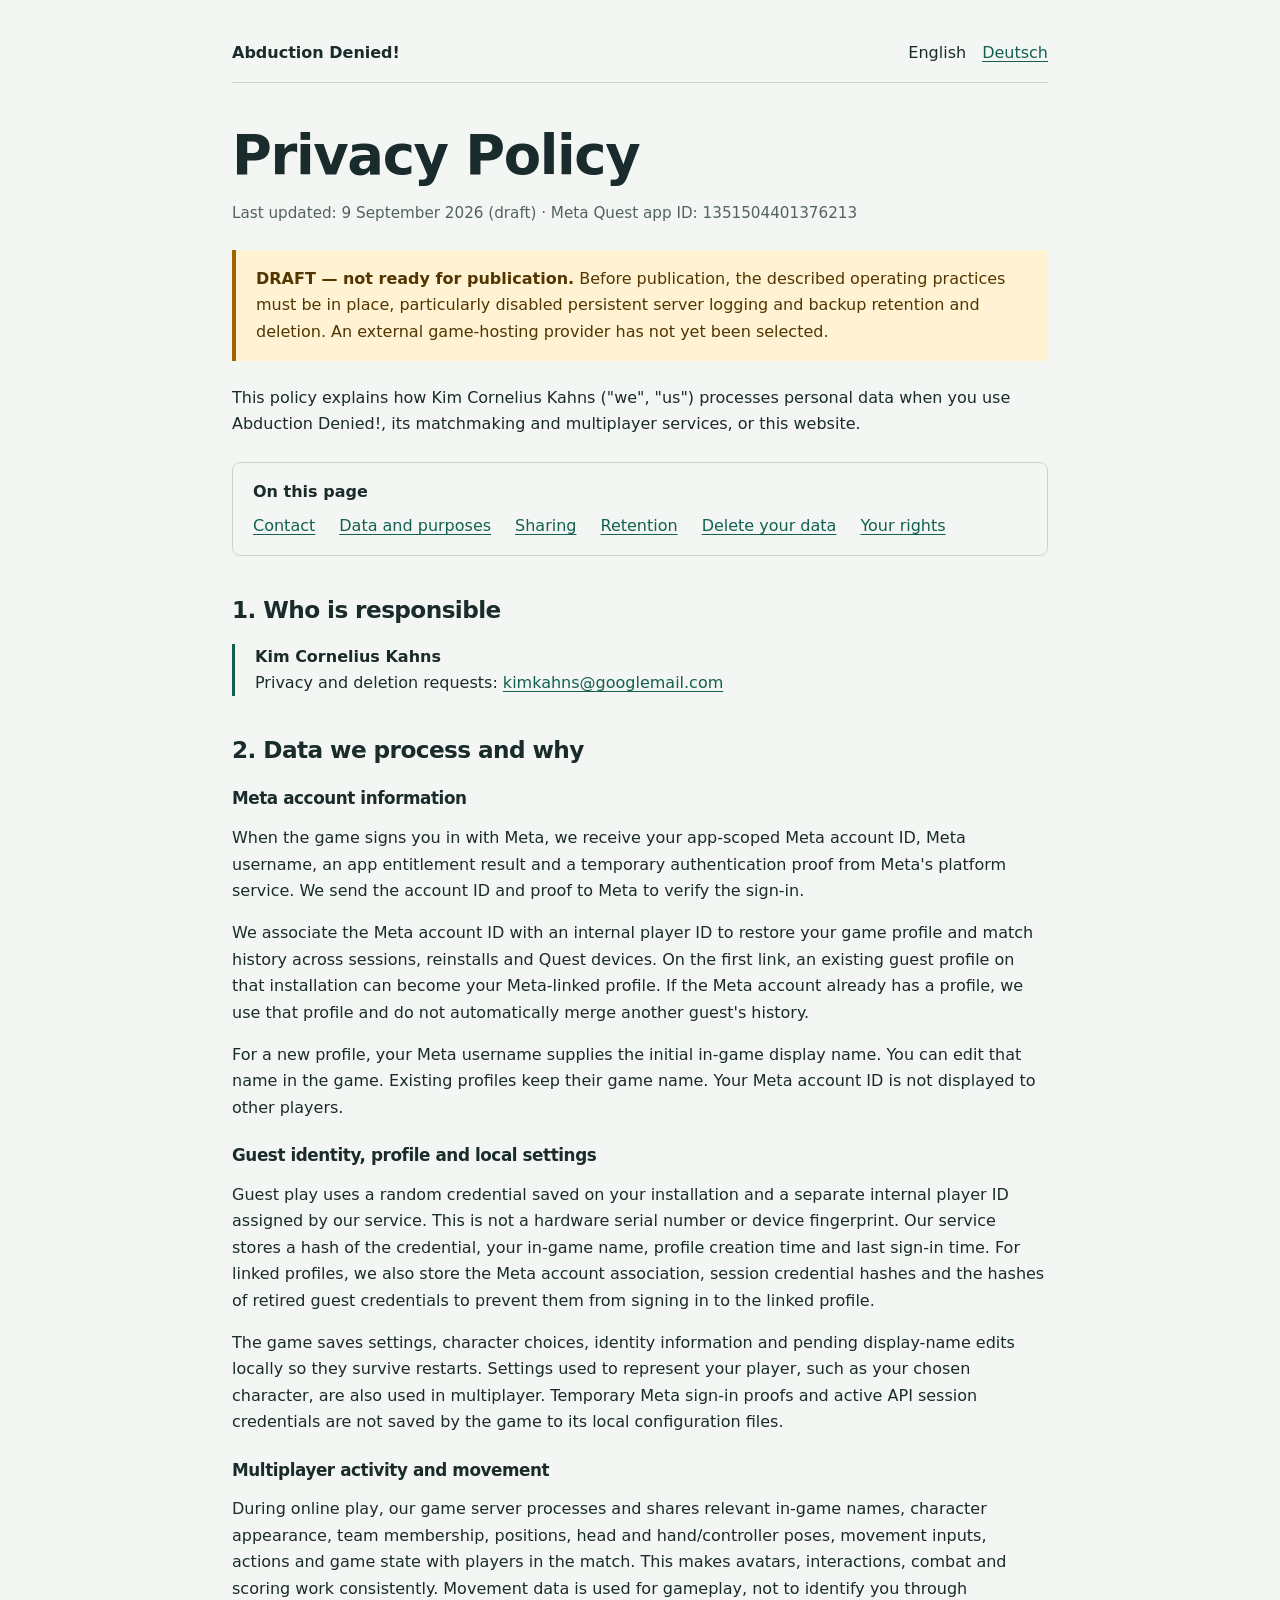
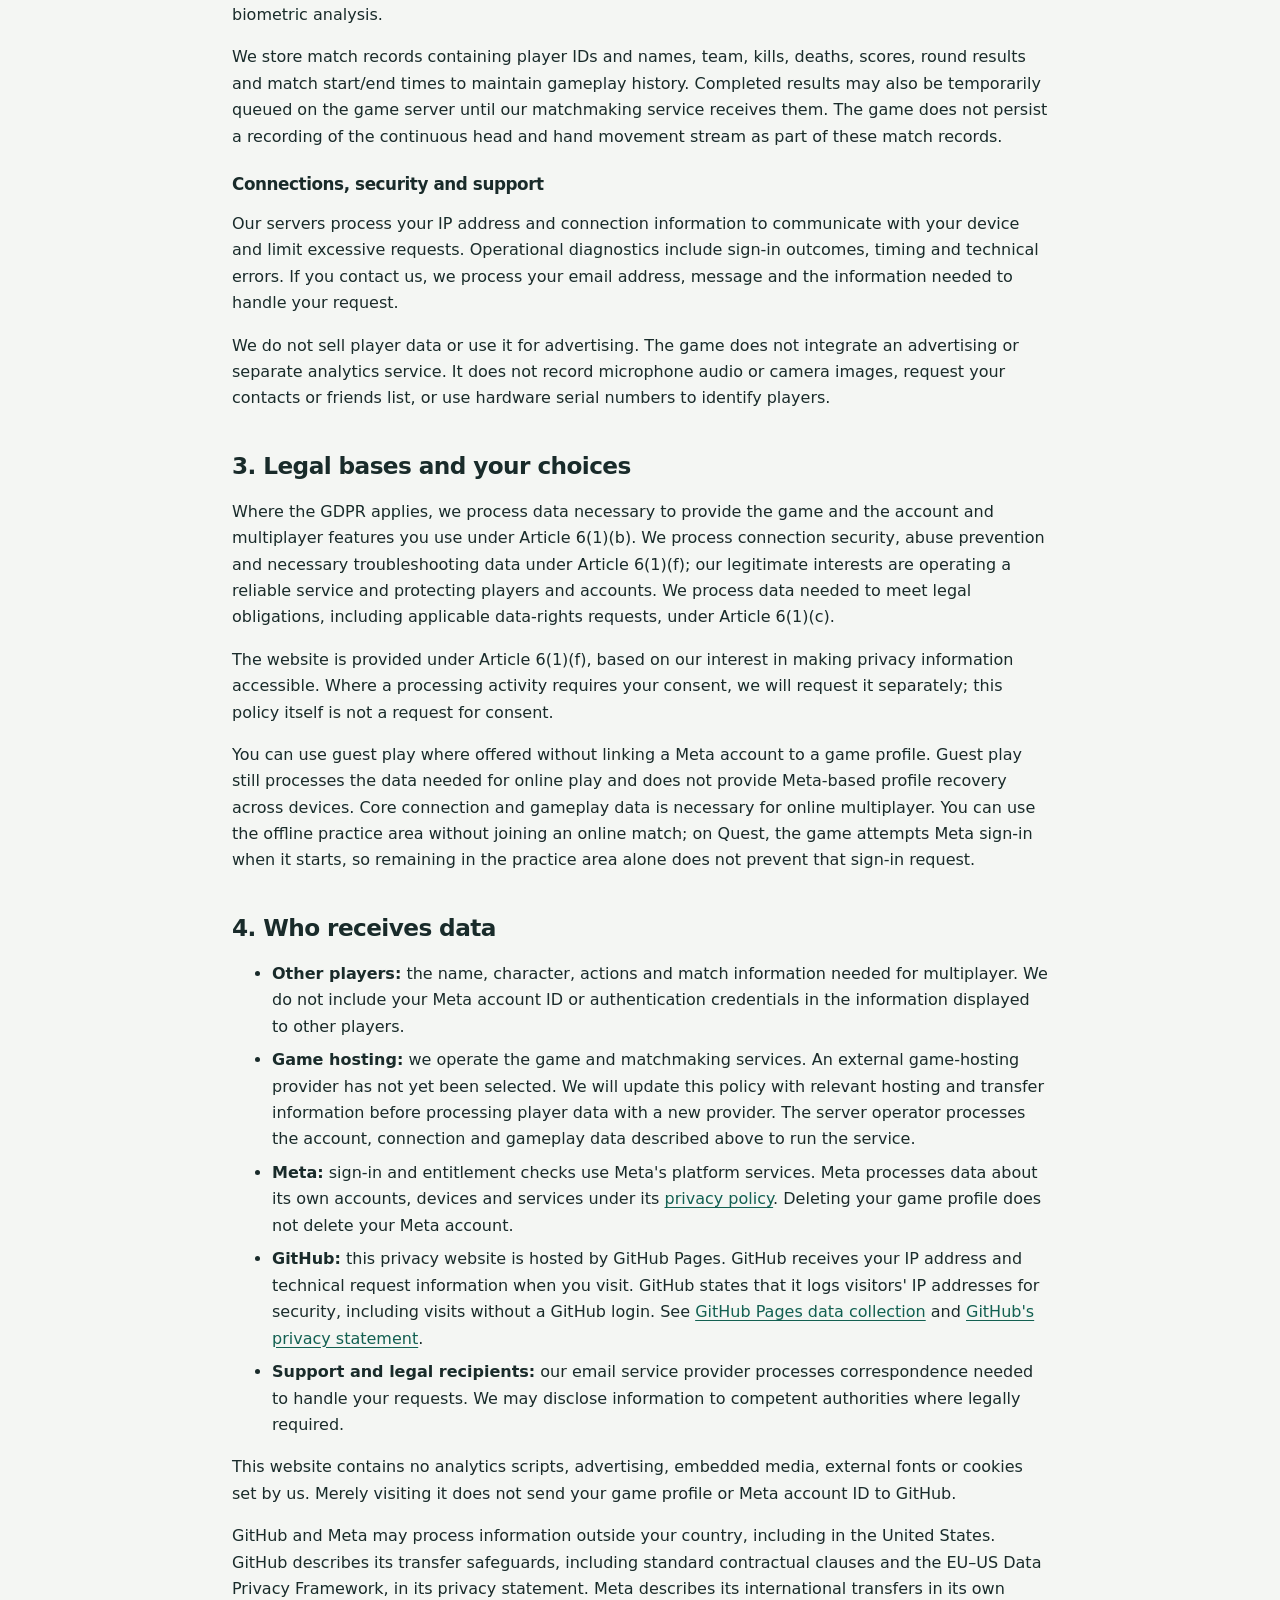
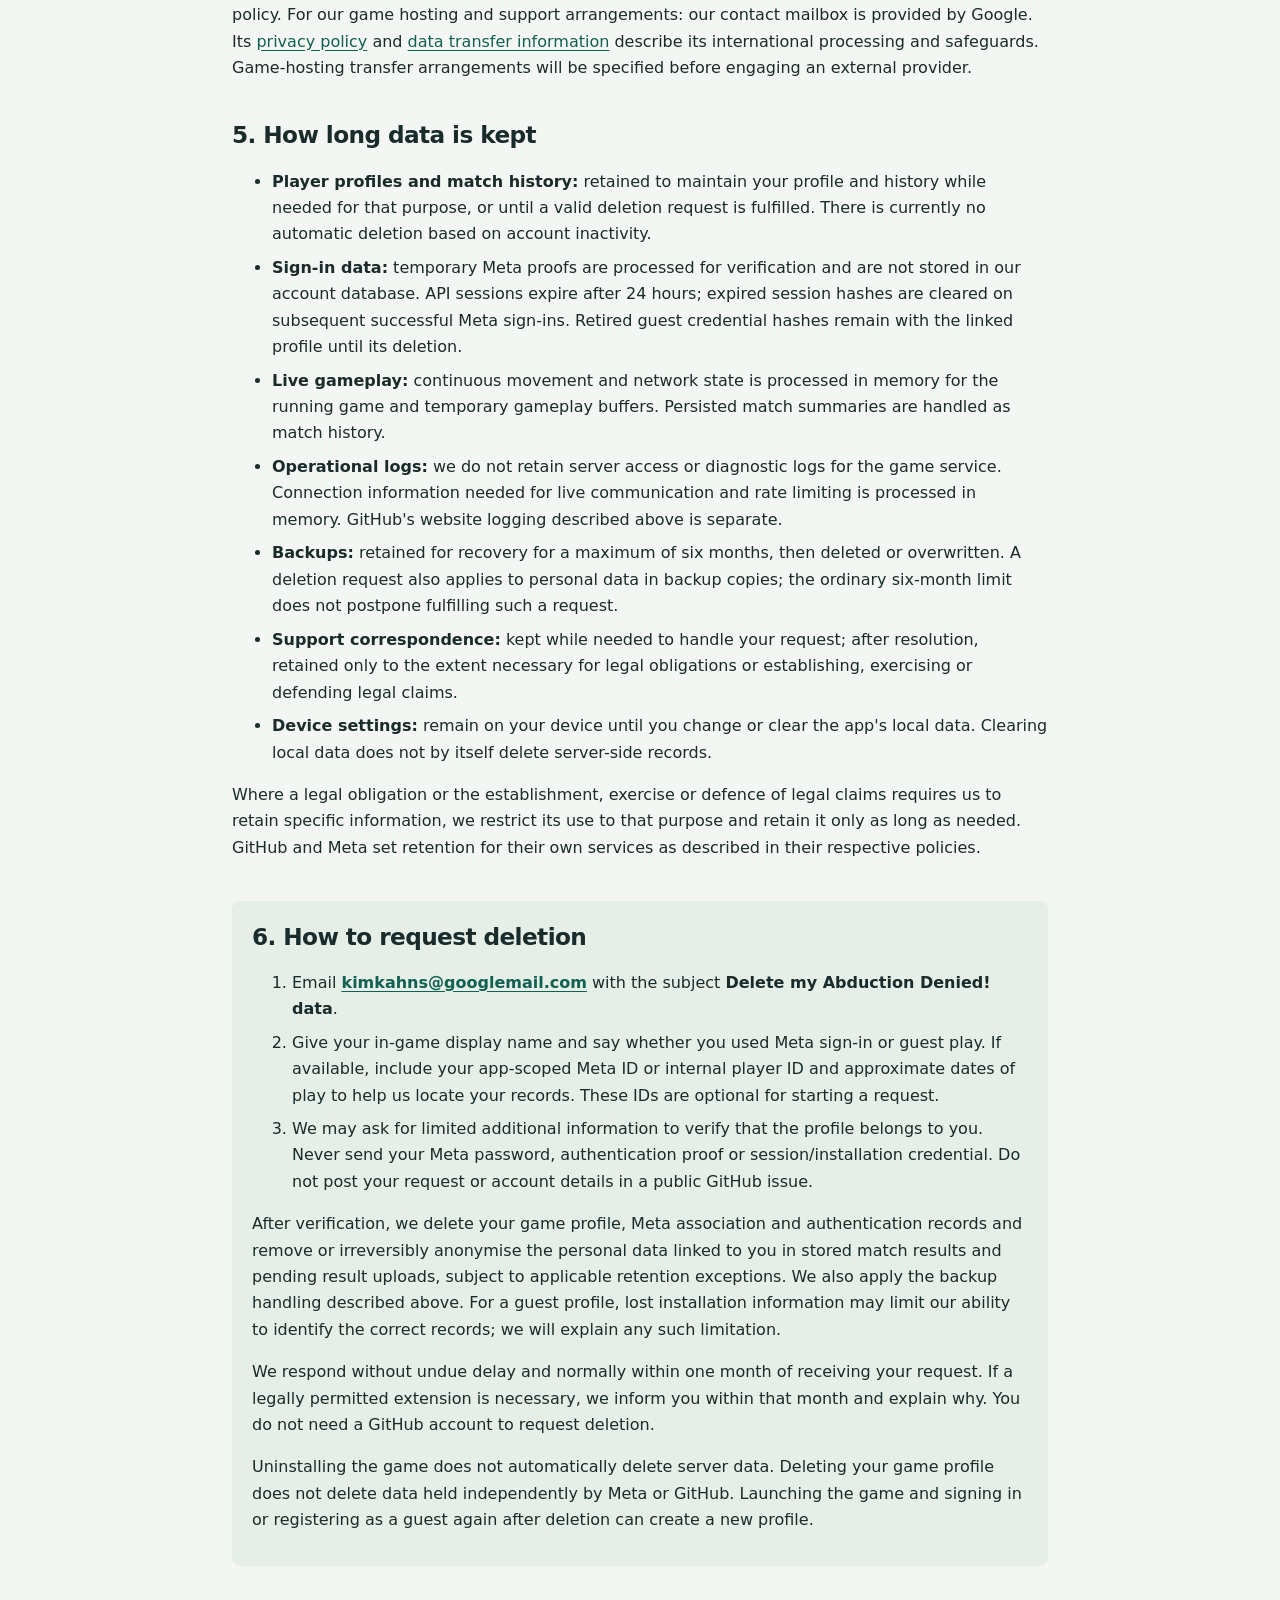
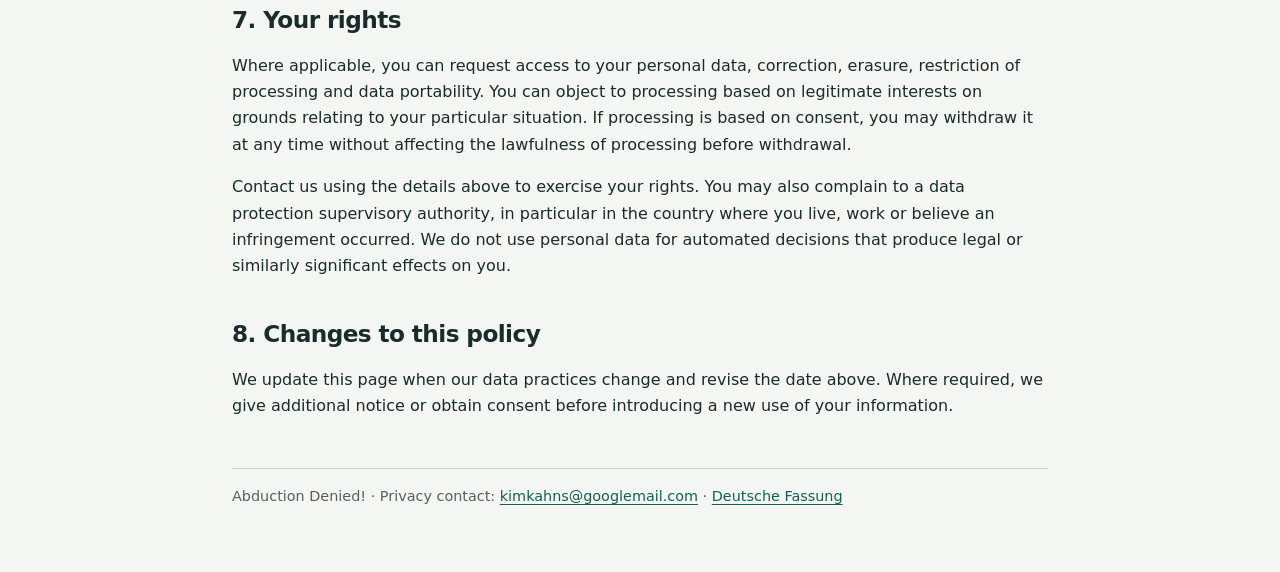
==== index.html @ bf653073 "Add bilingual Abduction Denied privacy policy drafts" ====
<!doctype html>
<html lang="en">
<head>
  <meta charset="utf-8">
  <meta name="viewport" content="width=device-width, initial-scale=1">
  <meta name="robots" content="noindex">
  <meta name="referrer" content="no-referrer">
  <title>Privacy Policy — Abduction Denied!</title>
  <meta name="description" content="How the game uses player information and how to request deletion of your data.">
  <link rel="stylesheet" href="privacy.css">
  <link rel="alternate" hreflang="de" href="de/">
</head>
<body>
<a class="skip" href="#main">Skip to content</a>
<div class="page">
  <header class="top">
    <span class="brand">Abduction Denied!</span>
    <nav class="language" aria-label="Language"><span aria-current="page">English</span><a href="de/" lang="de" hreflang="de">Deutsch</a></nav>
  </header>
  <main id="main">
    <h1>Privacy Policy</h1>
    <p class="meta">Last updated: 9 September 2026 (draft) · Meta Quest app ID: 1351504401376213</p>
    <aside class="draft"><strong>DRAFT — not ready for publication.</strong> Before publication, the described operating practices must be in place, particularly disabled persistent server logging and backup retention and deletion. An external game-hosting provider has not yet been selected.</aside>
    <p>This policy explains how Kim Cornelius Kahns ("we", "us") processes personal data when you use Abduction Denied!, its matchmaking and multiplayer services, or this website.</p>
    <nav class="contents" aria-label="On this page">
      <strong>On this page</strong>
      <ul><li><a href="#contact">Contact</a></li><li><a href="#data">Data and purposes</a></li><li><a href="#sharing">Sharing</a></li><li><a href="#retention">Retention</a></li><li><a href="#deletion">Delete your data</a></li><li><a href="#rights">Your rights</a></li></ul>
    </nav>

    <section id="contact">
      <h2>1. Who is responsible</h2>
      <address class="contact"><strong>Kim Cornelius Kahns</strong><br>Privacy and deletion requests: <a href="mailto:kimkahns@googlemail.com">kimkahns@googlemail.com</a></address>
    </section>

    <section id="data">
      <h2>2. Data we process and why</h2>
      <h3>Meta account information</h3>
      <p>When the game signs you in with Meta, we receive your app-scoped Meta account ID, Meta username, an app entitlement result and a temporary authentication proof from Meta's platform service. We send the account ID and proof to Meta to verify the sign-in.</p>
      <p>We associate the Meta account ID with an internal player ID to restore your game profile and match history across sessions, reinstalls and Quest devices. On the first link, an existing guest profile on that installation can become your Meta-linked profile. If the Meta account already has a profile, we use that profile and do not automatically merge another guest's history.</p>
      <p>For a new profile, your Meta username supplies the initial in-game display name. You can edit that name in the game. Existing profiles keep their game name. Your Meta account ID is not displayed to other players.</p>

      <h3>Guest identity, profile and local settings</h3>
      <p>Guest play uses a random credential saved on your installation and a separate internal player ID assigned by our service. This is not a hardware serial number or device fingerprint. Our service stores a hash of the credential, your in-game name, profile creation time and last sign-in time. For linked profiles, we also store the Meta account association, session credential hashes and the hashes of retired guest credentials to prevent them from signing in to the linked profile.</p>
      <p>The game saves settings, character choices, identity information and pending display-name edits locally so they survive restarts. Settings used to represent your player, such as your chosen character, are also used in multiplayer. Temporary Meta sign-in proofs and active API session credentials are not saved by the game to its local configuration files.</p>

      <h3>Multiplayer activity and movement</h3>
      <p>During online play, our game server processes and shares relevant in-game names, character appearance, team membership, positions, head and hand/controller poses, movement inputs, actions and game state with players in the match. This makes avatars, interactions, combat and scoring work consistently. Movement data is used for gameplay, not to identify you through biometric analysis.</p>
      <p>We store match records containing player IDs and names, team, kills, deaths, scores, round results and match start/end times to maintain gameplay history. Completed results may also be temporarily queued on the game server until our matchmaking service receives them. The game does not persist a recording of the continuous head and hand movement stream as part of these match records.</p>

      <h3>Connections, security and support</h3>
      <p>Our servers process your IP address and connection information to communicate with your device and limit excessive requests. Operational diagnostics include sign-in outcomes, timing and technical errors. If you contact us, we process your email address, message and the information needed to handle your request.</p>
      <p>We do not sell player data or use it for advertising. The game does not integrate an advertising or separate analytics service. It does not record microphone audio or camera images, request your contacts or friends list, or use hardware serial numbers to identify players.</p>
    </section>

    <section id="basis">
      <h2>3. Legal bases and your choices</h2>
      <p>Where the GDPR applies, we process data necessary to provide the game and the account and multiplayer features you use under Article 6(1)(b). We process connection security, abuse prevention and necessary troubleshooting data under Article 6(1)(f); our legitimate interests are operating a reliable service and protecting players and accounts. We process data needed to meet legal obligations, including applicable data-rights requests, under Article 6(1)(c).</p>
      <p>The website is provided under Article 6(1)(f), based on our interest in making privacy information accessible. Where a processing activity requires your consent, we will request it separately; this policy itself is not a request for consent.</p>
      <p>You can use guest play where offered without linking a Meta account to a game profile. Guest play still processes the data needed for online play and does not provide Meta-based profile recovery across devices. Core connection and gameplay data is necessary for online multiplayer. You can use the offline practice area without joining an online match; on Quest, the game attempts Meta sign-in when it starts, so remaining in the practice area alone does not prevent that sign-in request.</p>
    </section>

    <section id="sharing">
      <h2>4. Who receives data</h2>
      <ul>
        <li><strong>Other players:</strong> the name, character, actions and match information needed for multiplayer. We do not include your Meta account ID or authentication credentials in the information displayed to other players.</li>
        <li><strong>Game hosting:</strong> we operate the game and matchmaking services. An external game-hosting provider has not yet been selected. We will update this policy with relevant hosting and transfer information before processing player data with a new provider. The server operator processes the account, connection and gameplay data described above to run the service.</li>
        <li><strong>Meta:</strong> sign-in and entitlement checks use Meta's platform services. Meta processes data about its own accounts, devices and services under its <a href="https://www.meta.com/legal/privacy-policy/">privacy policy</a>. Deleting your game profile does not delete your Meta account.</li>
        <li><strong>GitHub:</strong> this privacy website is hosted by GitHub Pages. GitHub receives your IP address and technical request information when you visit. GitHub states that it logs visitors' IP addresses for security, including visits without a GitHub login. See <a href="https://docs.github.com/en/pages/getting-started-with-github-pages/what-is-github-pages#data-collection">GitHub Pages data collection</a> and <a href="https://docs.github.com/en/site-policy/privacy-policies/github-general-privacy-statement">GitHub's privacy statement</a>.</li>
        <li><strong>Support and legal recipients:</strong> our email service provider processes correspondence needed to handle your requests. We may disclose information to competent authorities where legally required.</li>
      </ul>
      <p>This website contains no analytics scripts, advertising, embedded media, external fonts or cookies set by us. Merely visiting it does not send your game profile or Meta account ID to GitHub.</p>
      <p>GitHub and Meta may process information outside your country, including in the United States. GitHub describes its transfer safeguards, including standard contractual clauses and the EU–US Data Privacy Framework, in its privacy statement. Meta describes its international transfers in its own policy. For our game hosting and support arrangements: our contact mailbox is provided by Google. Its <a href="https://policies.google.com/privacy">privacy policy</a> and <a href="https://policies.google.com/privacy/frameworks">data transfer information</a> describe its international processing and safeguards. Game-hosting transfer arrangements will be specified before engaging an external provider.</p>
    </section>

    <section id="retention">
      <h2>5. How long data is kept</h2>
      <ul>
        <li><strong>Player profiles and match history:</strong> retained to maintain your profile and history while needed for that purpose, or until a valid deletion request is fulfilled. There is currently no automatic deletion based on account inactivity.</li>
        <li><strong>Sign-in data:</strong> temporary Meta proofs are processed for verification and are not stored in our account database. API sessions expire after 24 hours; expired session hashes are cleared on subsequent successful Meta sign-ins. Retired guest credential hashes remain with the linked profile until its deletion.</li>
        <li><strong>Live gameplay:</strong> continuous movement and network state is processed in memory for the running game and temporary gameplay buffers. Persisted match summaries are handled as match history.</li>
        <li><strong>Operational logs:</strong> we do not retain server access or diagnostic logs for the game service. Connection information needed for live communication and rate limiting is processed in memory. GitHub's website logging described above is separate.</li>
        <li><strong>Backups:</strong> retained for recovery for a maximum of six months, then deleted or overwritten. A deletion request also applies to personal data in backup copies; the ordinary six-month limit does not postpone fulfilling such a request.</li>
        <li><strong>Support correspondence:</strong> kept while needed to handle your request; after resolution, retained only to the extent necessary for legal obligations or establishing, exercising or defending legal claims.</li>
        <li><strong>Device settings:</strong> remain on your device until you change or clear the app's local data. Clearing local data does not by itself delete server-side records.</li>
      </ul>
      <p>Where a legal obligation or the establishment, exercise or defence of legal claims requires us to retain specific information, we restrict its use to that purpose and retain it only as long as needed. GitHub and Meta set retention for their own services as described in their respective policies.</p>
    </section>

    <section class="deletion" id="deletion">
      <h2>6. How to request deletion</h2>
      <ol>
        <li>Email <strong><a href="mailto:kimkahns@googlemail.com">kimkahns@googlemail.com</a></strong> with the subject <strong>Delete my Abduction Denied! data</strong>.</li>
        <li>Give your in-game display name and say whether you used Meta sign-in or guest play. If available, include your app-scoped Meta ID or internal player ID and approximate dates of play to help us locate your records. These IDs are optional for starting a request.</li>
        <li>We may ask for limited additional information to verify that the profile belongs to you. Never send your Meta password, authentication proof or session/installation credential. Do not post your request or account details in a public GitHub issue.</li>
      </ol>
      <p>After verification, we delete your game profile, Meta association and authentication records and remove or irreversibly anonymise the personal data linked to you in stored match results and pending result uploads, subject to applicable retention exceptions. We also apply the backup handling described above. For a guest profile, lost installation information may limit our ability to identify the correct records; we will explain any such limitation.</p>
      <p>We respond without undue delay and normally within one month of receiving your request. If a legally permitted extension is necessary, we inform you within that month and explain why. You do not need a GitHub account to request deletion.</p>
      <p>Uninstalling the game does not automatically delete server data. Deleting your game profile does not delete data held independently by Meta or GitHub. Launching the game and signing in or registering as a guest again after deletion can create a new profile.</p>
    </section>

    <section id="rights">
      <h2>7. Your rights</h2>
      <p>Where applicable, you can request access to your personal data, correction, erasure, restriction of processing and data portability. You can object to processing based on legitimate interests on grounds relating to your particular situation. If processing is based on consent, you may withdraw it at any time without affecting the lawfulness of processing before withdrawal.</p>
      <p>Contact us using the details above to exercise your rights. You may also complain to a data protection supervisory authority, in particular in the country where you live, work or believe an infringement occurred. We do not use personal data for automated decisions that produce legal or similarly significant effects on you.</p>
    </section>

    <section id="changes">
      <h2>8. Changes to this policy</h2>
      <p>We update this page when our data practices change and revise the date above. Where required, we give additional notice or obtain consent before introducing a new use of your information.</p>
    </section>
  </main>
  <footer>Abduction Denied! · Privacy contact: <a href="mailto:kimkahns@googlemail.com">kimkahns@googlemail.com</a> · <a href="de/" lang="de">Deutsche Fassung</a></footer>
</div>
</body>
</html>
---- privacy.css ----
:root {
  color-scheme: light;
  font-family: system-ui, -apple-system, BlinkMacSystemFont, "Segoe UI", sans-serif;
  color: #192b2a;
  background: #f4f6f3;
  line-height: 1.65;
}
* { box-sizing: border-box; }
body { margin: 0; }
a { color: #126051; text-underline-offset: .18em; overflow-wrap: anywhere; }
a:hover { text-decoration-thickness: .15em; }
a:focus-visible { outline: 3px solid #126051; outline-offset: 4px; }
.skip { position: absolute; left: 1rem; top: -10rem; }
.skip:focus { top: 1rem; background: white; padding: .5rem 1rem; }
.page { max-width: 880px; margin: 0 auto; padding: 2.5rem 2rem 4rem; }
.top { display: flex; justify-content: space-between; flex-wrap: wrap; gap: 1rem; border-bottom: 1px solid #cbd5ce; padding-bottom: 1rem; }
.brand { font-weight: 650; }
.language { display: flex; gap: 1rem; }
h1, h2, h3 { line-height: 1.2; letter-spacing: -.025em; }
h1 { font-size: clamp(2.1rem, 6vw, 3.4rem); margin: 2.5rem 0 .75rem; }
h2 { margin-top: 2.5rem; font-size: 1.45rem; }
h3 { margin-top: 1.5rem; font-size: 1.05rem; }
p, ul, ol { margin: .75rem 0 1rem; }
li + li { margin-top: .45rem; }
.meta { color: #52635e; font-size: .95rem; }
.draft { background: #fff3d3; border-left: 4px solid #9f6500; padding: 1rem 1.25rem; margin: 1.5rem 0; color: #523500; }
.contents { padding: 1rem 1.25rem; border: 1px solid #cbd5ce; border-radius: .5rem; margin: 1.5rem 0 2rem; }
.contents ul { display: flex; flex-wrap: wrap; gap: .5rem 1.5rem; list-style: none; padding: 0; margin: .5rem 0 0; }
.contents li { margin: 0; }
.contact { border-left: 3px solid #126051; padding-left: 1.25rem; overflow-wrap: anywhere; }
address { font-style: normal; }
.deletion { background: #e5eee7; border-radius: .5rem; padding: .1rem 1.25rem 1rem; margin-top: 2.5rem; }
.deletion h2 { margin-top: 1.25rem; }
footer { border-top: 1px solid #cbd5ce; margin-top: 3rem; padding-top: 1rem; font-size: .9rem; color: #52635e; }
@media (max-width: 540px) {
  .page { padding: 1.5rem 1.15rem 3rem; }
  h1 { margin-top: 2rem; }
  ul, ol { padding-left: 1.35rem; }
}
@media print {
  :root { background: white; color: black; font-size: 10pt; }
  .page { max-width: none; padding: 0; }
  .contents, .skip, .language { display: none; }
  h2, h3 { break-after: avoid; }
  a { color: inherit; }
}
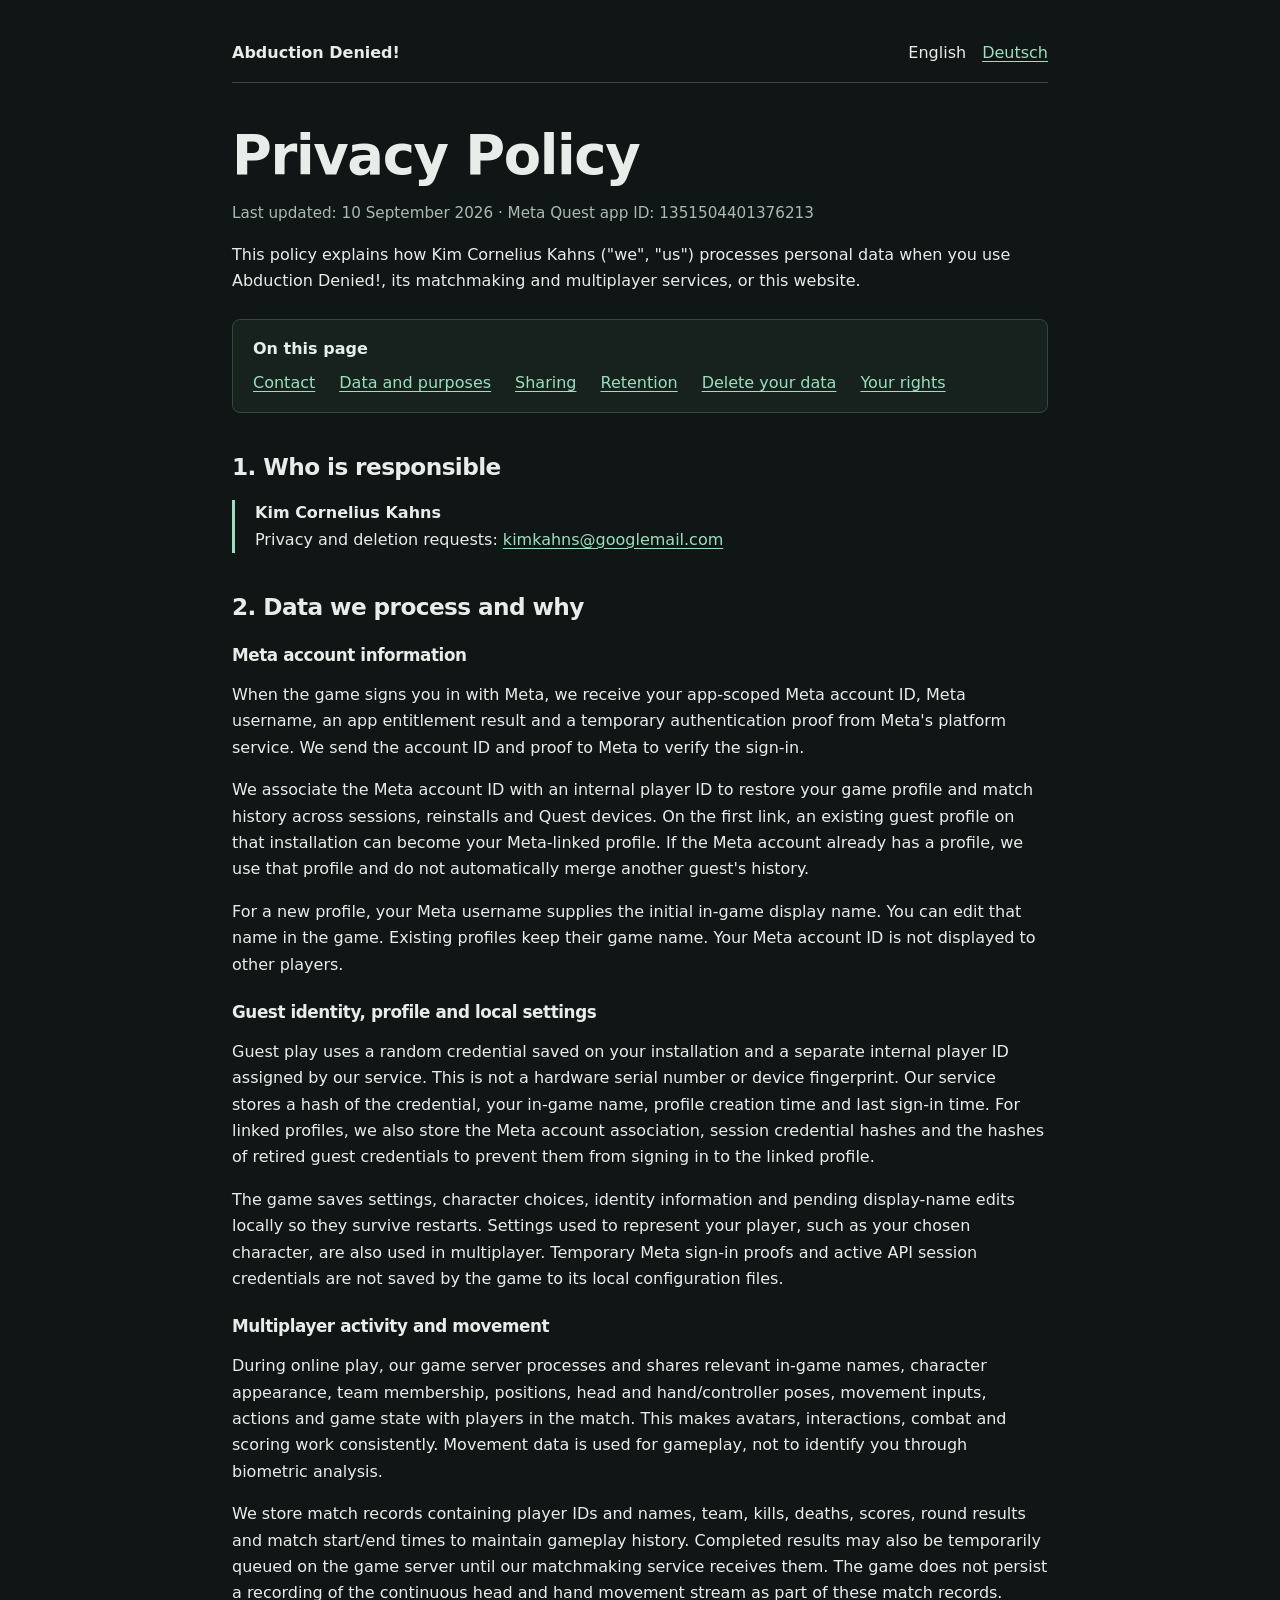
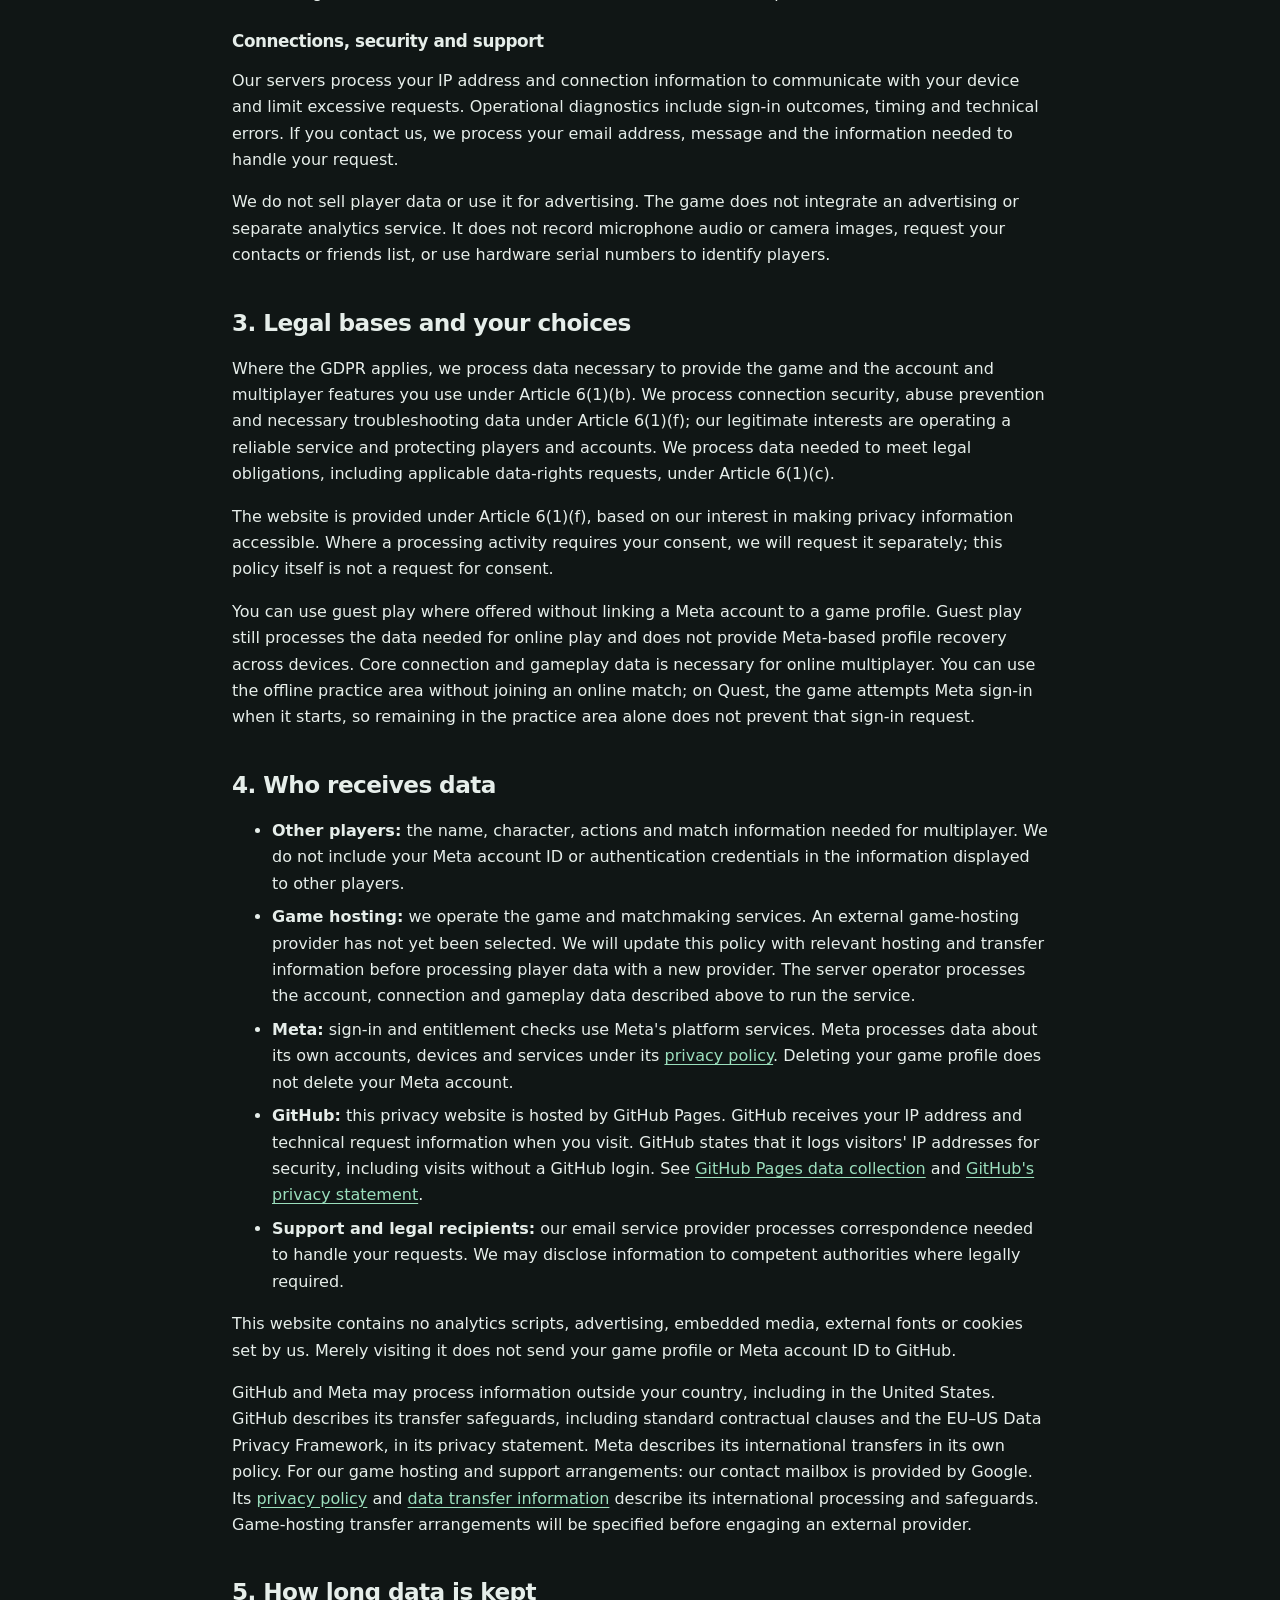
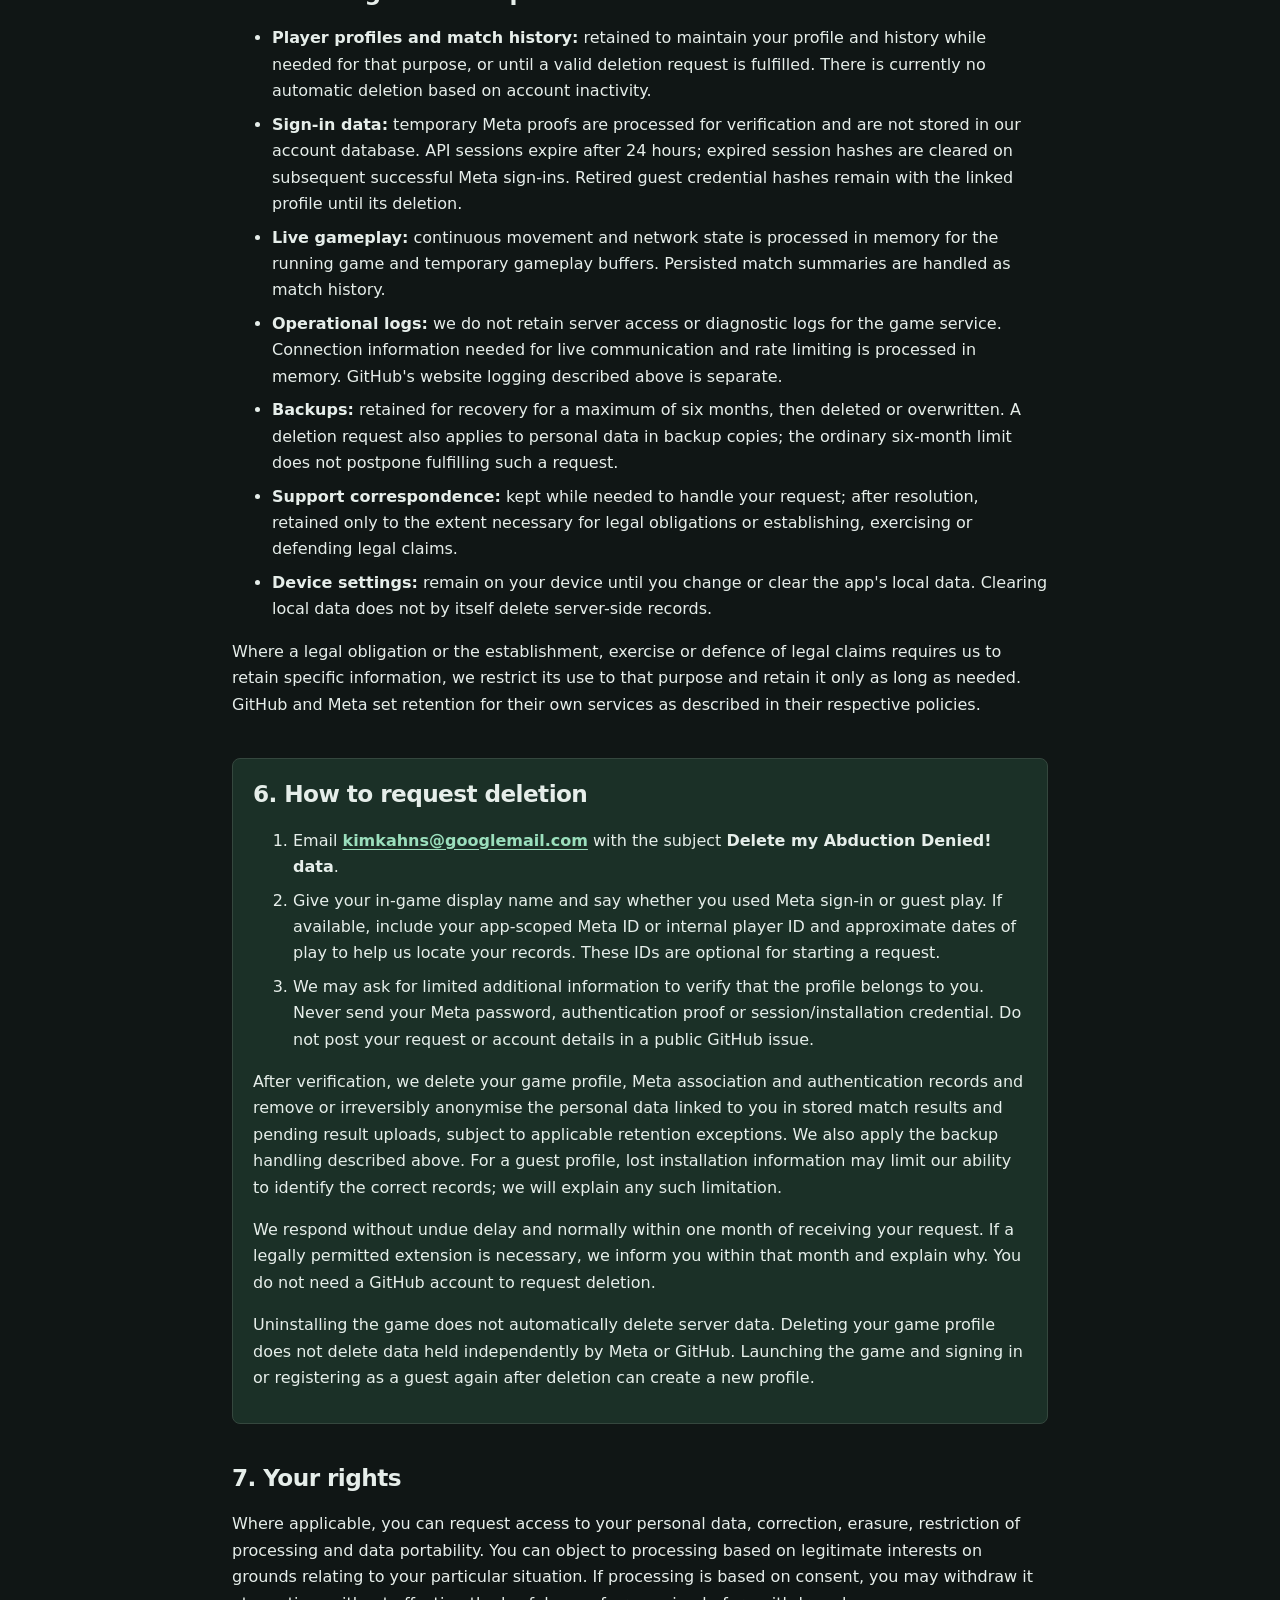
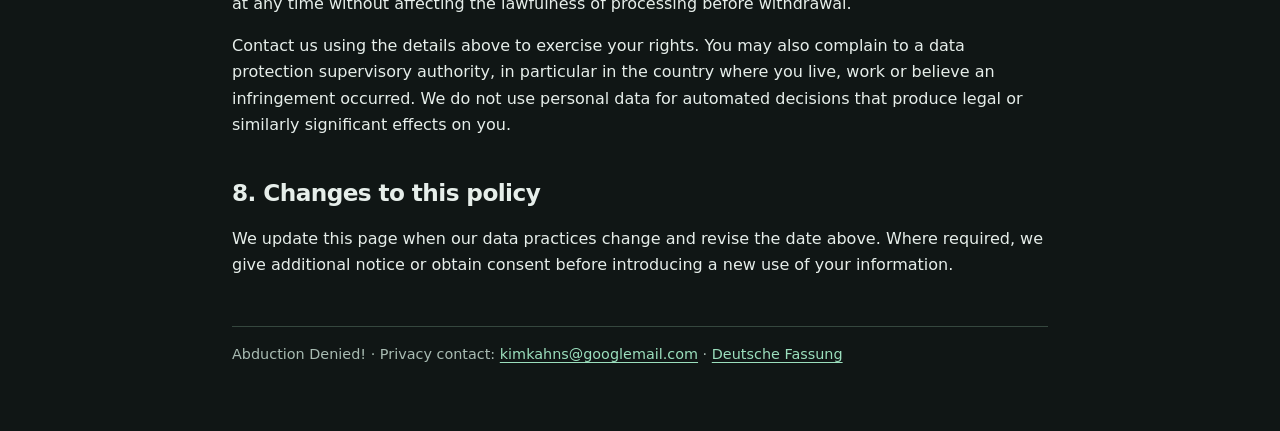
==== commit c23c32c4: "Publish named privacy URLs with dark styling" ====
--- a/index.html
+++ b/index.html
@@ -3,113 +3,17 @@
 <head>
   <meta charset="utf-8">
   <meta name="viewport" content="width=device-width, initial-scale=1">
-  <meta name="robots" content="noindex">
   <meta name="referrer" content="no-referrer">
+  <meta name="theme-color" content="#101615">
+  <meta http-equiv="refresh" content="0; url=privacypolicy/">
+  <link rel="canonical" href="https://superdizzyvr.github.io/privacypolicy/">
+  <link rel="stylesheet" href="privacy.css?v=20260910">
   <title>Privacy Policy — Abduction Denied!</title>
-  <meta name="description" content="How the game uses player information and how to request deletion of your data.">
-  <link rel="stylesheet" href="privacy.css">
-  <link rel="alternate" hreflang="de" href="de/">
 </head>
 <body>
-<a class="skip" href="#main">Skip to content</a>
-<div class="page">
-  <header class="top">
-    <span class="brand">Abduction Denied!</span>
-    <nav class="language" aria-label="Language"><span aria-current="page">English</span><a href="de/" lang="de" hreflang="de">Deutsch</a></nav>
-  </header>
-  <main id="main">
+  <main class="page">
     <h1>Privacy Policy</h1>
-    <p class="meta">Last updated: 9 September 2026 (draft) · Meta Quest app ID: 1351504401376213</p>
-    <aside class="draft"><strong>DRAFT — not ready for publication.</strong> Before publication, the described operating practices must be in place, particularly disabled persistent server logging and backup retention and deletion. An external game-hosting provider has not yet been selected.</aside>
-    <p>This policy explains how Kim Cornelius Kahns ("we", "us") processes personal data when you use Abduction Denied!, its matchmaking and multiplayer services, or this website.</p>
-    <nav class="contents" aria-label="On this page">
-      <strong>On this page</strong>
-      <ul><li><a href="#contact">Contact</a></li><li><a href="#data">Data and purposes</a></li><li><a href="#sharing">Sharing</a></li><li><a href="#retention">Retention</a></li><li><a href="#deletion">Delete your data</a></li><li><a href="#rights">Your rights</a></li></ul>
-    </nav>
-
-    <section id="contact">
-      <h2>1. Who is responsible</h2>
-      <address class="contact"><strong>Kim Cornelius Kahns</strong><br>Privacy and deletion requests: <a href="mailto:kimkahns@googlemail.com">kimkahns@googlemail.com</a></address>
-    </section>
-
-    <section id="data">
-      <h2>2. Data we process and why</h2>
-      <h3>Meta account information</h3>
-      <p>When the game signs you in with Meta, we receive your app-scoped Meta account ID, Meta username, an app entitlement result and a temporary authentication proof from Meta's platform service. We send the account ID and proof to Meta to verify the sign-in.</p>
-      <p>We associate the Meta account ID with an internal player ID to restore your game profile and match history across sessions, reinstalls and Quest devices. On the first link, an existing guest profile on that installation can become your Meta-linked profile. If the Meta account already has a profile, we use that profile and do not automatically merge another guest's history.</p>
-      <p>For a new profile, your Meta username supplies the initial in-game display name. You can edit that name in the game. Existing profiles keep their game name. Your Meta account ID is not displayed to other players.</p>
-
-      <h3>Guest identity, profile and local settings</h3>
-      <p>Guest play uses a random credential saved on your installation and a separate internal player ID assigned by our service. This is not a hardware serial number or device fingerprint. Our service stores a hash of the credential, your in-game name, profile creation time and last sign-in time. For linked profiles, we also store the Meta account association, session credential hashes and the hashes of retired guest credentials to prevent them from signing in to the linked profile.</p>
-      <p>The game saves settings, character choices, identity information and pending display-name edits locally so they survive restarts. Settings used to represent your player, such as your chosen character, are also used in multiplayer. Temporary Meta sign-in proofs and active API session credentials are not saved by the game to its local configuration files.</p>
-
-      <h3>Multiplayer activity and movement</h3>
-      <p>During online play, our game server processes and shares relevant in-game names, character appearance, team membership, positions, head and hand/controller poses, movement inputs, actions and game state with players in the match. This makes avatars, interactions, combat and scoring work consistently. Movement data is used for gameplay, not to identify you through biometric analysis.</p>
-      <p>We store match records containing player IDs and names, team, kills, deaths, scores, round results and match start/end times to maintain gameplay history. Completed results may also be temporarily queued on the game server until our matchmaking service receives them. The game does not persist a recording of the continuous head and hand movement stream as part of these match records.</p>
-
-      <h3>Connections, security and support</h3>
-      <p>Our servers process your IP address and connection information to communicate with your device and limit excessive requests. Operational diagnostics include sign-in outcomes, timing and technical errors. If you contact us, we process your email address, message and the information needed to handle your request.</p>
-      <p>We do not sell player data or use it for advertising. The game does not integrate an advertising or separate analytics service. It does not record microphone audio or camera images, request your contacts or friends list, or use hardware serial numbers to identify players.</p>
-    </section>
-
-    <section id="basis">
-      <h2>3. Legal bases and your choices</h2>
-      <p>Where the GDPR applies, we process data necessary to provide the game and the account and multiplayer features you use under Article 6(1)(b). We process connection security, abuse prevention and necessary troubleshooting data under Article 6(1)(f); our legitimate interests are operating a reliable service and protecting players and accounts. We process data needed to meet legal obligations, including applicable data-rights requests, under Article 6(1)(c).</p>
-      <p>The website is provided under Article 6(1)(f), based on our interest in making privacy information accessible. Where a processing activity requires your consent, we will request it separately; this policy itself is not a request for consent.</p>
-      <p>You can use guest play where offered without linking a Meta account to a game profile. Guest play still processes the data needed for online play and does not provide Meta-based profile recovery across devices. Core connection and gameplay data is necessary for online multiplayer. You can use the offline practice area without joining an online match; on Quest, the game attempts Meta sign-in when it starts, so remaining in the practice area alone does not prevent that sign-in request.</p>
-    </section>
-
-    <section id="sharing">
-      <h2>4. Who receives data</h2>
-      <ul>
-        <li><strong>Other players:</strong> the name, character, actions and match information needed for multiplayer. We do not include your Meta account ID or authentication credentials in the information displayed to other players.</li>
-        <li><strong>Game hosting:</strong> we operate the game and matchmaking services. An external game-hosting provider has not yet been selected. We will update this policy with relevant hosting and transfer information before processing player data with a new provider. The server operator processes the account, connection and gameplay data described above to run the service.</li>
-        <li><strong>Meta:</strong> sign-in and entitlement checks use Meta's platform services. Meta processes data about its own accounts, devices and services under its <a href="https://www.meta.com/legal/privacy-policy/">privacy policy</a>. Deleting your game profile does not delete your Meta account.</li>
-        <li><strong>GitHub:</strong> this privacy website is hosted by GitHub Pages. GitHub receives your IP address and technical request information when you visit. GitHub states that it logs visitors' IP addresses for security, including visits without a GitHub login. See <a href="https://docs.github.com/en/pages/getting-started-with-github-pages/what-is-github-pages#data-collection">GitHub Pages data collection</a> and <a href="https://docs.github.com/en/site-policy/privacy-policies/github-general-privacy-statement">GitHub's privacy statement</a>.</li>
-        <li><strong>Support and legal recipients:</strong> our email service provider processes correspondence needed to handle your requests. We may disclose information to competent authorities where legally required.</li>
-      </ul>
-      <p>This website contains no analytics scripts, advertising, embedded media, external fonts or cookies set by us. Merely visiting it does not send your game profile or Meta account ID to GitHub.</p>
-      <p>GitHub and Meta may process information outside your country, including in the United States. GitHub describes its transfer safeguards, including standard contractual clauses and the EU–US Data Privacy Framework, in its privacy statement. Meta describes its international transfers in its own policy. For our game hosting and support arrangements: our contact mailbox is provided by Google. Its <a href="https://policies.google.com/privacy">privacy policy</a> and <a href="https://policies.google.com/privacy/frameworks">data transfer information</a> describe its international processing and safeguards. Game-hosting transfer arrangements will be specified before engaging an external provider.</p>
-    </section>
-
-    <section id="retention">
-      <h2>5. How long data is kept</h2>
-      <ul>
-        <li><strong>Player profiles and match history:</strong> retained to maintain your profile and history while needed for that purpose, or until a valid deletion request is fulfilled. There is currently no automatic deletion based on account inactivity.</li>
-        <li><strong>Sign-in data:</strong> temporary Meta proofs are processed for verification and are not stored in our account database. API sessions expire after 24 hours; expired session hashes are cleared on subsequent successful Meta sign-ins. Retired guest credential hashes remain with the linked profile until its deletion.</li>
-        <li><strong>Live gameplay:</strong> continuous movement and network state is processed in memory for the running game and temporary gameplay buffers. Persisted match summaries are handled as match history.</li>
-        <li><strong>Operational logs:</strong> we do not retain server access or diagnostic logs for the game service. Connection information needed for live communication and rate limiting is processed in memory. GitHub's website logging described above is separate.</li>
-        <li><strong>Backups:</strong> retained for recovery for a maximum of six months, then deleted or overwritten. A deletion request also applies to personal data in backup copies; the ordinary six-month limit does not postpone fulfilling such a request.</li>
-        <li><strong>Support correspondence:</strong> kept while needed to handle your request; after resolution, retained only to the extent necessary for legal obligations or establishing, exercising or defending legal claims.</li>
-        <li><strong>Device settings:</strong> remain on your device until you change or clear the app's local data. Clearing local data does not by itself delete server-side records.</li>
-      </ul>
-      <p>Where a legal obligation or the establishment, exercise or defence of legal claims requires us to retain specific information, we restrict its use to that purpose and retain it only as long as needed. GitHub and Meta set retention for their own services as described in their respective policies.</p>
-    </section>
-
-    <section class="deletion" id="deletion">
-      <h2>6. How to request deletion</h2>
-      <ol>
-        <li>Email <strong><a href="mailto:kimkahns@googlemail.com">kimkahns@googlemail.com</a></strong> with the subject <strong>Delete my Abduction Denied! data</strong>.</li>
-        <li>Give your in-game display name and say whether you used Meta sign-in or guest play. If available, include your app-scoped Meta ID or internal player ID and approximate dates of play to help us locate your records. These IDs are optional for starting a request.</li>
-        <li>We may ask for limited additional information to verify that the profile belongs to you. Never send your Meta password, authentication proof or session/installation credential. Do not post your request or account details in a public GitHub issue.</li>
-      </ol>
-      <p>After verification, we delete your game profile, Meta association and authentication records and remove or irreversibly anonymise the personal data linked to you in stored match results and pending result uploads, subject to applicable retention exceptions. We also apply the backup handling described above. For a guest profile, lost installation information may limit our ability to identify the correct records; we will explain any such limitation.</p>
-      <p>We respond without undue delay and normally within one month of receiving your request. If a legally permitted extension is necessary, we inform you within that month and explain why. You do not need a GitHub account to request deletion.</p>
-      <p>Uninstalling the game does not automatically delete server data. Deleting your game profile does not delete data held independently by Meta or GitHub. Launching the game and signing in or registering as a guest again after deletion can create a new profile.</p>
-    </section>
-
-    <section id="rights">
-      <h2>7. Your rights</h2>
-      <p>Where applicable, you can request access to your personal data, correction, erasure, restriction of processing and data portability. You can object to processing based on legitimate interests on grounds relating to your particular situation. If processing is based on consent, you may withdraw it at any time without affecting the lawfulness of processing before withdrawal.</p>
-      <p>Contact us using the details above to exercise your rights. You may also complain to a data protection supervisory authority, in particular in the country where you live, work or believe an infringement occurred. We do not use personal data for automated decisions that produce legal or similarly significant effects on you.</p>
-    </section>
-
-    <section id="changes">
-      <h2>8. Changes to this policy</h2>
-      <p>We update this page when our data practices change and revise the date above. Where required, we give additional notice or obtain consent before introducing a new use of your information.</p>
-    </section>
+    <p>The privacy policy has moved. <a href="privacypolicy/">Privacy Policy</a></p>
   </main>
-  <footer>Abduction Denied! · Privacy contact: <a href="mailto:kimkahns@googlemail.com">kimkahns@googlemail.com</a> · <a href="de/" lang="de">Deutsche Fassung</a></footer>
-</div>
 </body>
 </html>
--- a/privacy.css
+++ b/privacy.css
@@ -1,44 +1,60 @@
 :root {
-  color-scheme: light;
+  color-scheme: dark;
+  --background: #101615;
+  --surface: #17211e;
+  --highlight: #1b3027;
+  --text: #e6eeea;
+  --muted: #a8bbb2;
+  --accent: #9bdfbd;
+  --border: #35473e;
   font-family: system-ui, -apple-system, BlinkMacSystemFont, "Segoe UI", sans-serif;
-  color: #192b2a;
-  background: #f4f6f3;
+  color: var(--text);
+  background: var(--background);
   line-height: 1.65;
 }
 * { box-sizing: border-box; }
 body { margin: 0; }
-a { color: #126051; text-underline-offset: .18em; overflow-wrap: anywhere; }
+a { color: var(--accent); text-underline-offset: .18em; overflow-wrap: anywhere; }
 a:hover { text-decoration-thickness: .15em; }
-a:focus-visible { outline: 3px solid #126051; outline-offset: 4px; }
+a:focus-visible { outline: 3px solid var(--accent); outline-offset: 4px; }
 .skip { position: absolute; left: 1rem; top: -10rem; }
-.skip:focus { top: 1rem; background: white; padding: .5rem 1rem; }
+.skip:focus { top: 1rem; background: var(--surface); padding: .5rem 1rem; }
 .page { max-width: 880px; margin: 0 auto; padding: 2.5rem 2rem 4rem; }
-.top { display: flex; justify-content: space-between; flex-wrap: wrap; gap: 1rem; border-bottom: 1px solid #cbd5ce; padding-bottom: 1rem; }
+.top { display: flex; justify-content: space-between; flex-wrap: wrap; gap: 1rem; border-bottom: 1px solid var(--border); padding-bottom: 1rem; }
 .brand { font-weight: 650; }
 .language { display: flex; gap: 1rem; }
 h1, h2, h3 { line-height: 1.2; letter-spacing: -.025em; }
-h1 { font-size: clamp(2.1rem, 6vw, 3.4rem); margin: 2.5rem 0 .75rem; }
+h1 { font-size: clamp(2.1rem, 6vw, 3.4rem); margin: 2.5rem 0 .75rem; overflow-wrap: break-word; hyphens: auto; }
 h2 { margin-top: 2.5rem; font-size: 1.45rem; }
 h3 { margin-top: 1.5rem; font-size: 1.05rem; }
 p, ul, ol { margin: .75rem 0 1rem; }
 li + li { margin-top: .45rem; }
-.meta { color: #52635e; font-size: .95rem; }
-.draft { background: #fff3d3; border-left: 4px solid #9f6500; padding: 1rem 1.25rem; margin: 1.5rem 0; color: #523500; }
-.contents { padding: 1rem 1.25rem; border: 1px solid #cbd5ce; border-radius: .5rem; margin: 1.5rem 0 2rem; }
+.meta { color: var(--muted); font-size: .95rem; }
+.contents { padding: 1rem 1.25rem; border: 1px solid var(--border); border-radius: .5rem; margin: 1.5rem 0 2rem; background: var(--surface); }
 .contents ul { display: flex; flex-wrap: wrap; gap: .5rem 1.5rem; list-style: none; padding: 0; margin: .5rem 0 0; }
 .contents li { margin: 0; }
-.contact { border-left: 3px solid #126051; padding-left: 1.25rem; overflow-wrap: anywhere; }
+.contact { border-left: 3px solid var(--accent); padding-left: 1.25rem; overflow-wrap: anywhere; }
 address { font-style: normal; }
-.deletion { background: #e5eee7; border-radius: .5rem; padding: .1rem 1.25rem 1rem; margin-top: 2.5rem; }
+.deletion { background: var(--highlight); border: 1px solid var(--border); border-radius: .5rem; padding: .1rem 1.25rem 1rem; margin-top: 2.5rem; }
 .deletion h2 { margin-top: 1.25rem; }
-footer { border-top: 1px solid #cbd5ce; margin-top: 3rem; padding-top: 1rem; font-size: .9rem; color: #52635e; }
+footer { border-top: 1px solid var(--border); margin-top: 3rem; padding-top: 1rem; font-size: .9rem; color: var(--muted); }
 @media (max-width: 540px) {
   .page { padding: 1.5rem 1.15rem 3rem; }
   h1 { margin-top: 2rem; }
   ul, ol { padding-left: 1.35rem; }
 }
 @media print {
-  :root { background: white; color: black; font-size: 10pt; }
+  :root {
+    color-scheme: light;
+    --background: white;
+    --surface: white;
+    --highlight: white;
+    --text: black;
+    --muted: #333;
+    --accent: black;
+    --border: #999;
+    font-size: 10pt;
+  }
   .page { max-width: none; padding: 0; }
   .contents, .skip, .language { display: none; }
   h2, h3 { break-after: avoid; }
